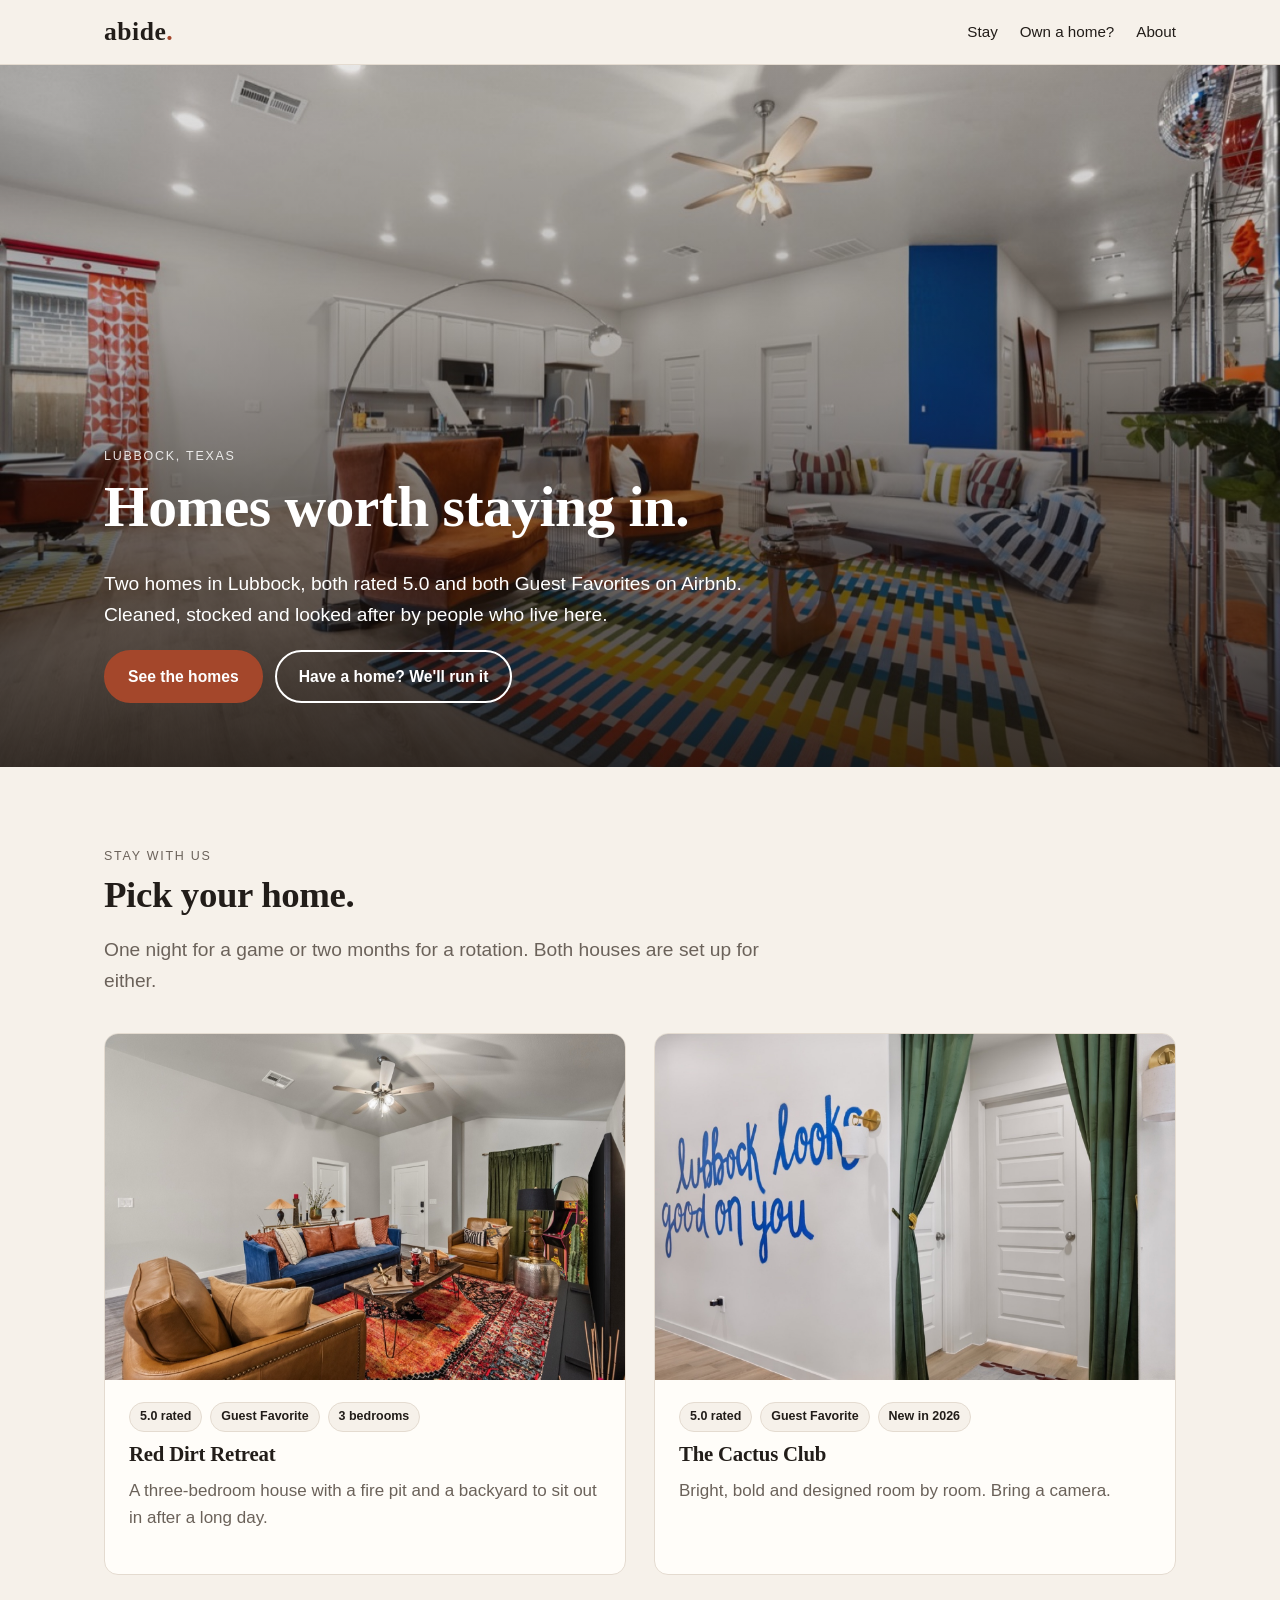
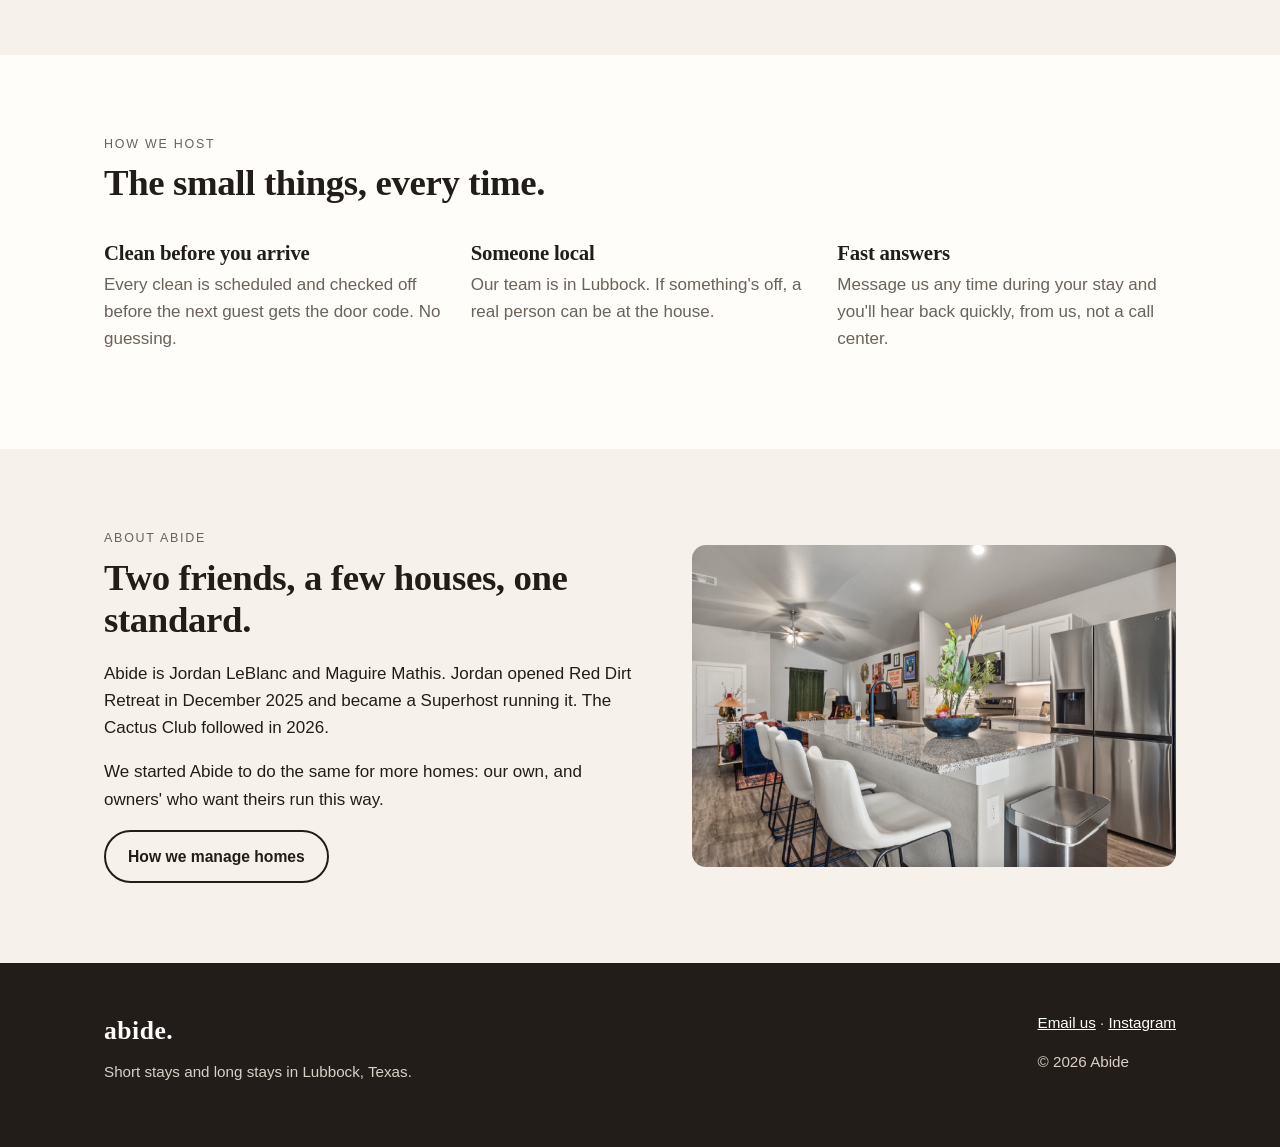
==== index.html @ 574f8767 "Abide website: home, two house pages, owners page Co-Authored-By: Claude Opus 5.5 <noreply@anthropic" ====
<!doctype html>
<html lang="en">
<head>
<meta charset="utf-8">
<meta name="viewport" content="width=device-width, initial-scale=1">
<title>Abide · Homes to stay in Lubbock, Texas</title>
<meta name="description" content="Abide runs two 5.0-rated, Guest Favorite homes in Lubbock, Texas, and manages Airbnbs for owners who want theirs run the same way.">
<link rel="stylesheet" href="style.css">
</head>
<body>

<header class="top">
  <div class="wrap">
    <a class="logo" href="index.html">abide<span>.</span></a>
    <nav class="nav">
      <a href="#stay">Stay</a>
      <a href="owners.html">Own a home?</a>
      <a class="hide-sm" href="#about">About</a>
    </nav>
  </div>
</header>

<section class="hero" style="padding:0">
  <img src="img/cactus-living.jpg" alt="The living room at The Cactus Club, with orange chairs and a striped rug">
  <div class="wrap">
    <div class="eyebrow">Lubbock, Texas</div>
    <h1>Homes worth staying in.</h1>
    <p>Two homes in Lubbock, both rated 5.0 and both Guest Favorites on Airbnb. Cleaned, stocked and looked after by people who live here.</p>
    <div class="btns">
      <a class="btn" href="#stay">See the homes</a>
      <a class="btn ghost" href="owners.html">Have a home? We'll run it</a>
    </div>
  </div>
</section>

<section id="stay">
  <div class="wrap">
    <div class="eyebrow">Stay with us</div>
    <h2>Pick your home.</h2>
    <p class="lead muted">One night for a game or two months for a rotation. Both houses are set up for either.</p>
    <div class="houses">
      <a class="house" href="red-dirt.html">
        <img src="img/red-dirt-living.jpg" alt="Red Dirt Retreat living room with a blue sofa and patterned rug" loading="lazy">
        <div class="body">
          <div class="badges"><span class="badge">5.0 rated</span><span class="badge">Guest Favorite</span><span class="badge">3 bedrooms</span></div>
          <h3>Red Dirt Retreat</h3>
          <p class="muted">A three-bedroom house with a fire pit and a backyard to sit out in after a long day.</p>
        </div>
      </a>
      <a class="house" href="cactus-club.html">
        <img src="img/cactus-mural.jpg" alt="Hand-painted mural at The Cactus Club that reads Lubbock looks good on you" loading="lazy">
        <div class="body">
          <div class="badges"><span class="badge">5.0 rated</span><span class="badge">Guest Favorite</span><span class="badge">New in 2026</span></div>
          <h3>The Cactus Club</h3>
          <p class="muted">Bright, bold and designed room by room. Bring a camera.</p>
        </div>
      </a>
    </div>
  </div>
</section>

<section class="paper">
  <div class="wrap">
    <div class="eyebrow">How we host</div>
    <h2>The small things, every time.</h2>
    <div class="facts">
      <div class="fact">
        <h3>Clean before you arrive</h3>
        <p>Every clean is scheduled and checked off before the next guest gets the door code. No guessing.</p>
      </div>
      <div class="fact">
        <h3>Someone local</h3>
        <p>Our team is in Lubbock. If something's off, a real person can be at the house.</p>
      </div>
      <div class="fact">
        <h3>Fast answers</h3>
        <p>Message us any time during your stay and you'll hear back quickly, from us, not a call center.</p>
      </div>
    </div>
  </div>
</section>

<section id="about">
  <div class="wrap split">
    <div>
      <div class="eyebrow">About Abide</div>
      <h2>Two friends, a few houses, one standard.</h2>
      <p>Abide is Jordan LeBlanc and Maguire Mathis. Jordan opened Red Dirt Retreat in December 2025 and became a Superhost running it. The Cactus Club followed in 2026.</p>
      <p>We started Abide to do the same for more homes: our own, and owners' who want theirs run this way.</p>
      <div class="btns"><a class="btn ghost" href="owners.html">How we manage homes</a></div>
    </div>
    <img src="img/red-dirt-kitchen.jpg" alt="The kitchen at Red Dirt Retreat" loading="lazy">
  </div>
</section>

<footer>
  <div class="wrap">
    <div>
      <a class="logo" href="index.html">abide.</a>
      <p style="margin-top:8px">Short stays and long stays in Lubbock, Texas.</p>
    </div>
    <div>
      <p><a data-link="contact" href="#">Email us</a> · <a data-link="instagram" href="#">Instagram</a></p>
      <p>© <span data-year></span> Abide</p>
    </div>
  </div>
</footer>
<script src="site.js"></script>
</body>
</html>
---- style.css ----
/* Abide: one stylesheet for every page. Warm, plain, photo-led. */
:root {
  --sand: #f6f1ea;
  --paper: #fffdf9;
  --ink: #221d19;
  --muted: #6b625a;
  --line: #e4dbd0;
  --dirt: #a4472b;
  --dirt-dark: #85361f;
  --cactus: #4f6146;
  --serif: "Iowan Old Style", "Palatino Linotype", Palatino, Georgia, serif;
  --sans: -apple-system, BlinkMacSystemFont, "Segoe UI", Roboto, Helvetica, Arial, sans-serif;
  --wrap: 1120px;
}
* { box-sizing: border-box; }
html { -webkit-text-size-adjust: 100%; }
body { margin: 0; background: var(--sand); color: var(--ink); font: 17px/1.6 var(--sans); }
img { display: block; max-width: 100%; height: auto; }
a { color: var(--dirt); }
h1, h2, h3 { font-family: var(--serif); font-weight: 600; line-height: 1.15; margin: 0 0 .5em; letter-spacing: -.01em; }
h1 { font-size: clamp(2.2rem, 5.5vw, 3.6rem); }
h2 { font-size: clamp(1.6rem, 3.5vw, 2.3rem); }
h3 { font-size: 1.3rem; }
p { margin: 0 0 1em; }
.wrap { max-width: var(--wrap); margin: 0 auto; padding: 0 24px; }
.muted { color: var(--muted); }
.eyebrow { font-size: .78rem; letter-spacing: .14em; text-transform: uppercase; color: var(--muted); margin-bottom: .6em; }

/* Header */
.top { position: sticky; top: 0; z-index: 10; background: rgba(246,241,234,.94); backdrop-filter: blur(8px); border-bottom: 1px solid var(--line); }
.top .wrap { display: flex; align-items: center; justify-content: space-between; height: 64px; gap: 16px; }
.logo { font-family: var(--serif); font-size: 1.6rem; font-weight: 600; color: var(--ink); text-decoration: none; letter-spacing: .02em; }
.logo span { color: var(--dirt); }
.nav { display: flex; gap: 22px; align-items: center; }
.nav a { color: var(--ink); text-decoration: none; font-size: .95rem; }
.nav a:hover { color: var(--dirt); }
.nav a[aria-current="page"] { color: var(--dirt); }

/* Buttons */
.btn { display: inline-block; padding: 12px 22px; border-radius: 999px; background: var(--dirt); color: #fff; text-decoration: none; font-weight: 600; font-size: .98rem; border: 2px solid var(--dirt); }
.btn:hover { background: var(--dirt-dark); border-color: var(--dirt-dark); }
.btn.ghost { background: transparent; color: var(--ink); border-color: var(--ink); }
.btn.ghost:hover { background: var(--ink); color: var(--paper); }
.btns { display: flex; flex-wrap: wrap; gap: 12px; }

/* Hero */
.hero { position: relative; min-height: 78vh; display: flex; align-items: flex-end; color: #fff; }
.hero img { position: absolute; inset: 0; width: 100%; height: 100%; object-fit: cover; }
.hero::after { content: ""; position: absolute; inset: 0; background: linear-gradient(to top, rgba(20,14,10,.82), rgba(20,14,10,.35) 55%, rgba(20,14,10,.1)); }
.hero .wrap { position: relative; z-index: 1; padding-bottom: 64px; width: 100%; }
.hero p { font-size: 1.2rem; max-width: 34em; }
.hero .eyebrow { color: rgba(255,255,255,.85); }
.hero .btn.ghost { color: #fff; border-color: #fff; }
.hero .btn.ghost:hover { background: #fff; color: var(--ink); }
.hero.short { min-height: 56vh; }

/* Sections */
section { padding: 80px 0; }
section.paper { background: var(--paper); }
.lead { font-size: 1.2rem; max-width: 36em; }

/* House cards */
.houses { display: grid; grid-template-columns: repeat(2, 1fr); gap: 28px; margin-top: 36px; }
.house { background: var(--paper); border: 1px solid var(--line); border-radius: 14px; overflow: hidden; text-decoration: none; color: var(--ink); display: flex; flex-direction: column; }
.house img { aspect-ratio: 3 / 2; object-fit: cover; width: 100%; }
.house .body { padding: 22px 24px 26px; }
.house .badges { display: flex; flex-wrap: wrap; gap: 8px; margin-bottom: 10px; }
.badge { font-size: .78rem; font-weight: 600; padding: 4px 10px; border-radius: 999px; background: var(--sand); border: 1px solid var(--line); }
.house:hover h3 { color: var(--dirt); }

/* Facts row */
.facts { display: grid; grid-template-columns: repeat(3, 1fr); gap: 28px; margin-top: 36px; }
.fact h3 { margin-bottom: .3em; }
.fact p { color: var(--muted); }

/* Gallery */
.gallery { display: grid; grid-template-columns: 2fr 1fr; gap: 12px; }
.gallery img { width: 100%; height: 100%; object-fit: cover; border-radius: 12px; }
.gallery .stack { display: grid; gap: 12px; }

/* Split */
.split { display: grid; grid-template-columns: 1.1fr 1fr; gap: 56px; align-items: center; }
.split img { border-radius: 14px; }
ul.ticks { list-style: none; padding: 0; margin: 0 0 1.2em; }
ul.ticks li { padding: 10px 0 10px 30px; border-bottom: 1px solid var(--line); position: relative; }
ul.ticks li::before { content: ""; position: absolute; left: 4px; top: 19px; width: 10px; height: 10px; border-radius: 50%; background: var(--cactus); }

/* Owners */
.steps { counter-reset: step; display: grid; grid-template-columns: repeat(3, 1fr); gap: 28px; margin-top: 32px; }
.step { background: var(--paper); border: 1px solid var(--line); border-radius: 14px; padding: 24px; }
.step::before { counter-increment: step; content: counter(step); display: inline-grid; place-items: center; width: 34px; height: 34px; border-radius: 50%; background: var(--dirt); color: #fff; font-weight: 700; margin-bottom: 12px; }
.price { font-family: var(--serif); font-size: 3rem; color: var(--dirt); line-height: 1; margin: 8px 0 12px; }
.people { display: grid; grid-template-columns: repeat(2, 1fr); gap: 28px; margin-top: 32px; }
.person { border-top: 3px solid var(--dirt); padding-top: 16px; }

/* Footer */
footer { background: var(--ink); color: #d9d0c6; padding: 48px 0; font-size: .95rem; }
footer .wrap { display: flex; flex-wrap: wrap; justify-content: space-between; gap: 24px; }
footer a { color: #fff; }
footer .logo { color: #fff; }

@media (max-width: 820px) {
  body { font-size: 16px; }
  section { padding: 56px 0; }
  .houses, .facts, .steps, .people, .split { grid-template-columns: 1fr; }
  .split { gap: 28px; }
  .gallery { grid-template-columns: 1fr; }
  .nav { gap: 14px; }
  .nav .hide-sm { display: none; }
  .hero { min-height: 70vh; }
  .hero .wrap { padding-bottom: 40px; }
}
.btn.soon { opacity: .55; cursor: default; pointer-events: none; }
.card { background: var(--paper); border: 1px solid var(--line); border-radius: 14px; padding: 32px; }
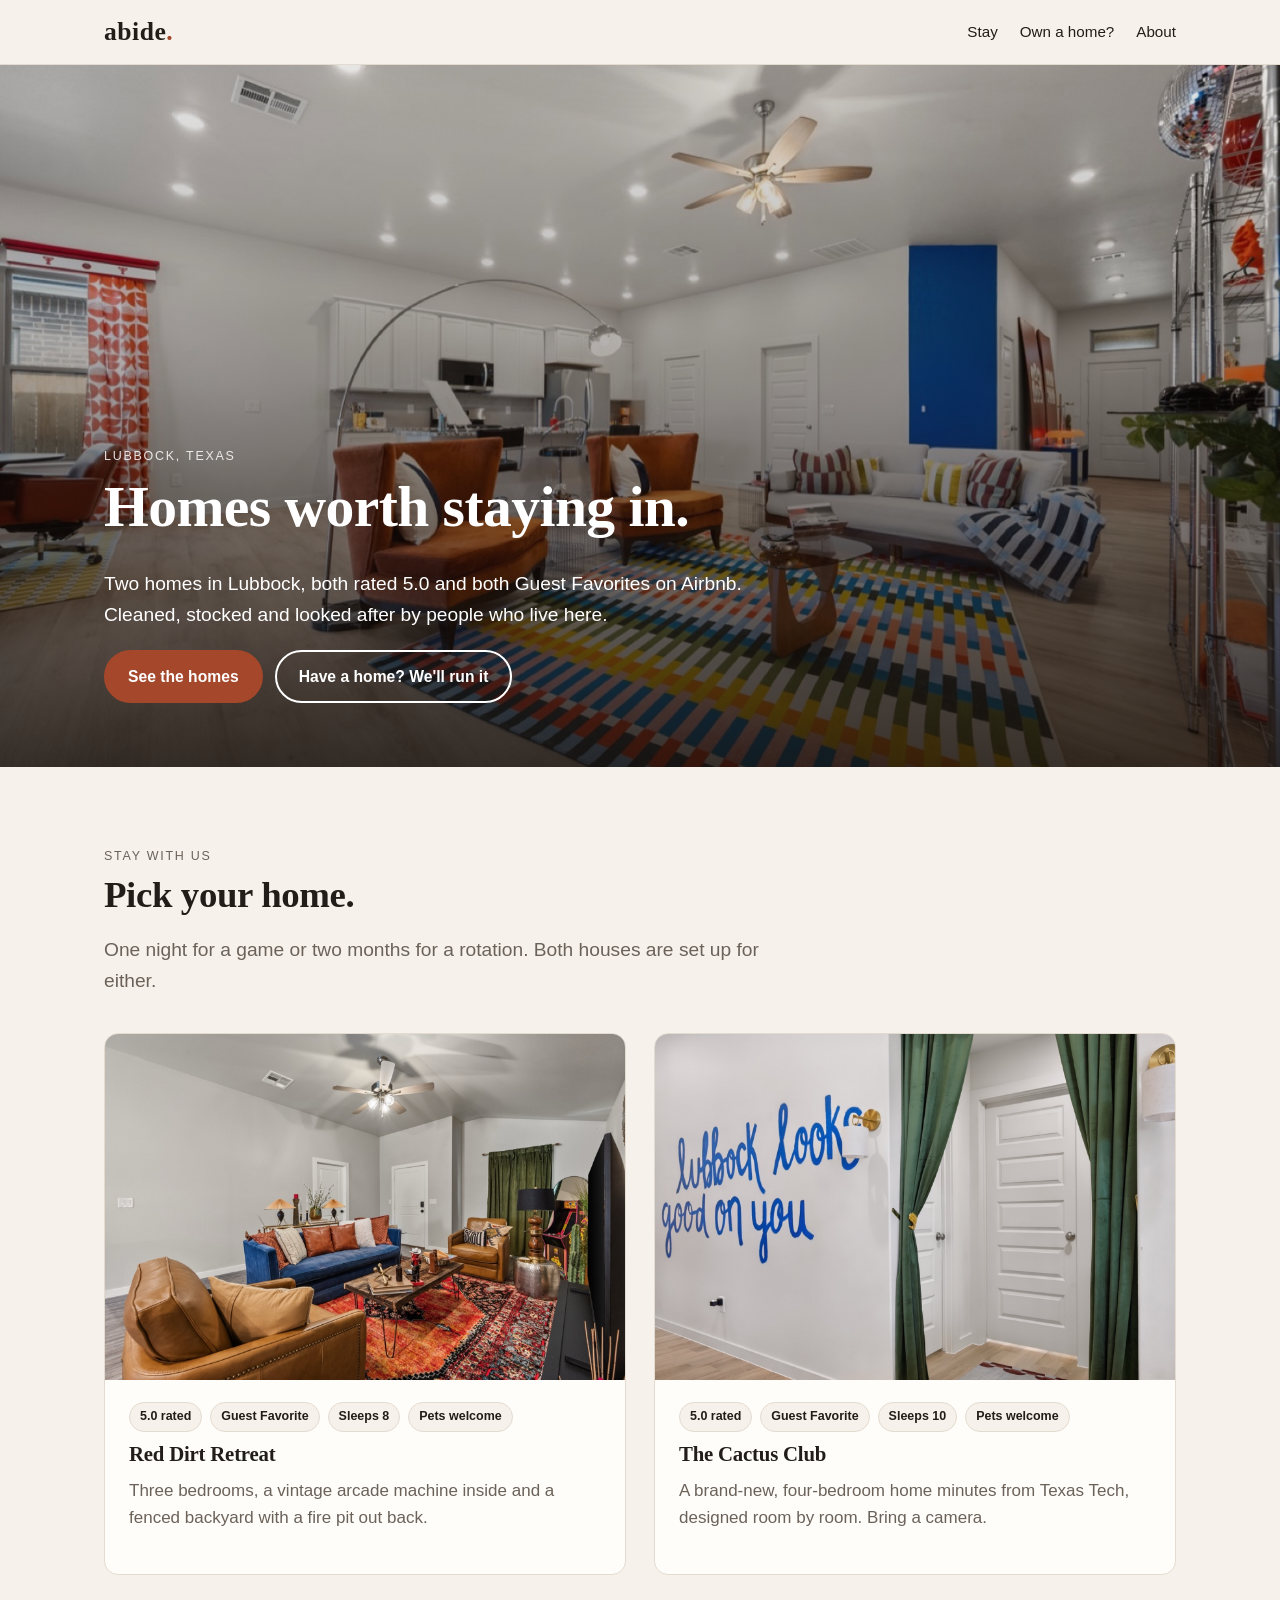
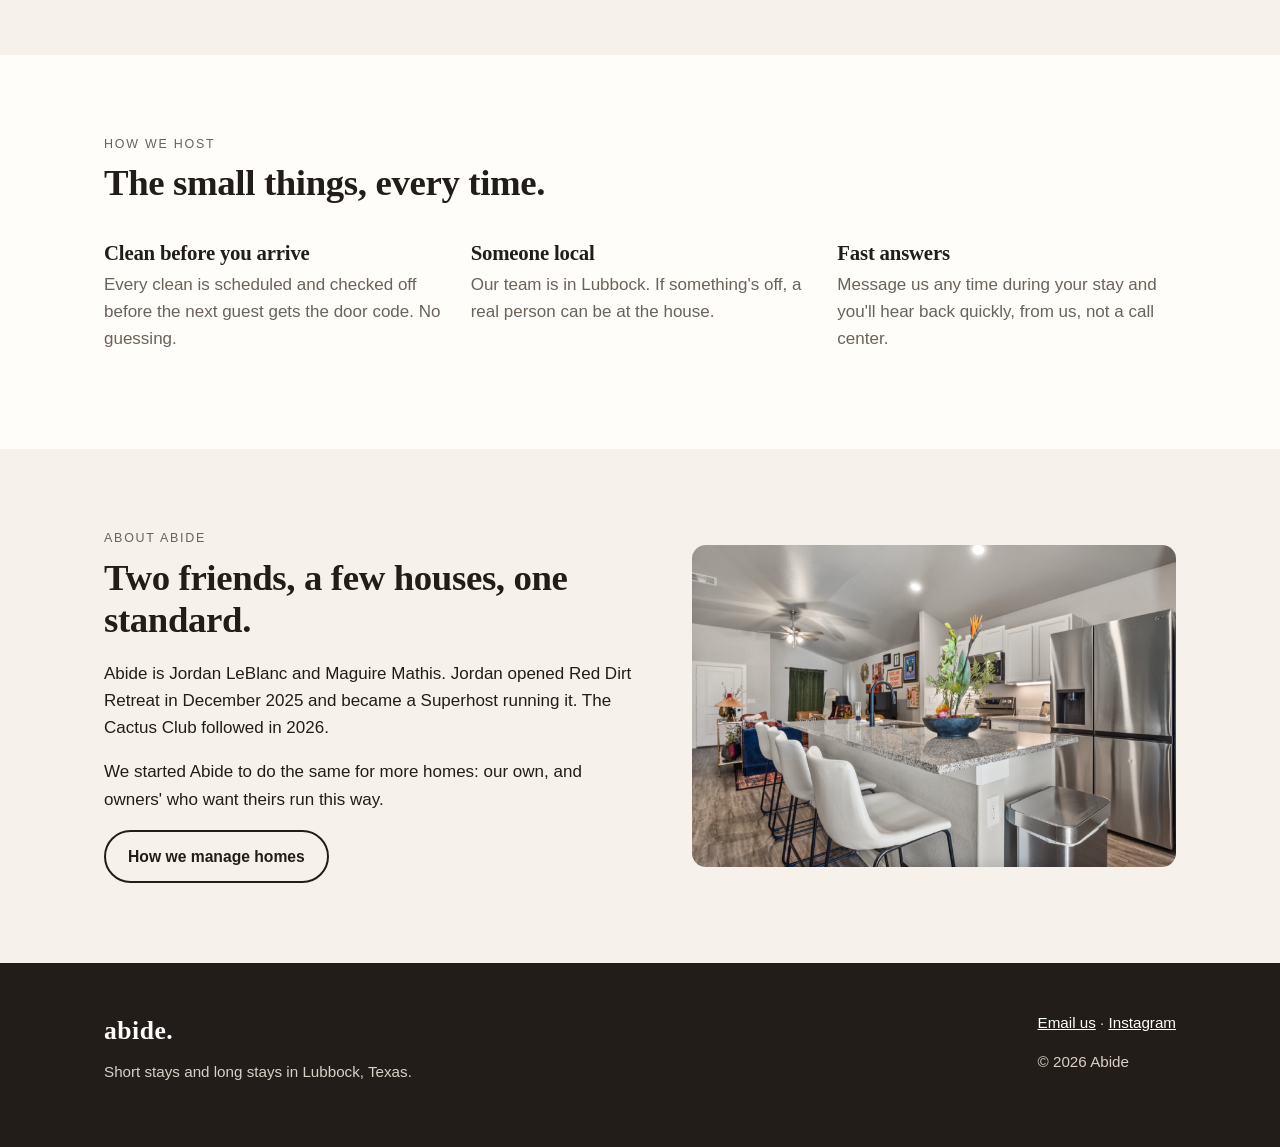
==== commit 2502cb1e: "Add Airbnb links and real listing details Co-Authored-By: Claude Opus 5.5 <noreply@anthropic.com>" ====
--- a/index.html
+++ b/index.html
@@ -42,17 +42,17 @@
       <a class="house" href="red-dirt.html">
         <img src="img/red-dirt-living.jpg" alt="Red Dirt Retreat living room with a blue sofa and patterned rug" loading="lazy">
         <div class="body">
-          <div class="badges"><span class="badge">5.0 rated</span><span class="badge">Guest Favorite</span><span class="badge">3 bedrooms</span></div>
+          <div class="badges"><span class="badge">5.0 rated</span><span class="badge">Guest Favorite</span><span class="badge">Sleeps 8</span><span class="badge">Pets welcome</span></div>
           <h3>Red Dirt Retreat</h3>
-          <p class="muted">A three-bedroom house with a fire pit and a backyard to sit out in after a long day.</p>
+          <p class="muted">Three bedrooms, a vintage arcade machine inside and a fenced backyard with a fire pit out back.</p>
         </div>
       </a>
       <a class="house" href="cactus-club.html">
         <img src="img/cactus-mural.jpg" alt="Hand-painted mural at The Cactus Club that reads Lubbock looks good on you" loading="lazy">
         <div class="body">
-          <div class="badges"><span class="badge">5.0 rated</span><span class="badge">Guest Favorite</span><span class="badge">New in 2026</span></div>
+          <div class="badges"><span class="badge">5.0 rated</span><span class="badge">Guest Favorite</span><span class="badge">Sleeps 10</span><span class="badge">Pets welcome</span></div>
           <h3>The Cactus Club</h3>
-          <p class="muted">Bright, bold and designed room by room. Bring a camera.</p>
+          <p class="muted">A brand-new, four-bedroom home minutes from Texas Tech, designed room by room. Bring a camera.</p>
         </div>
       </a>
     </div>
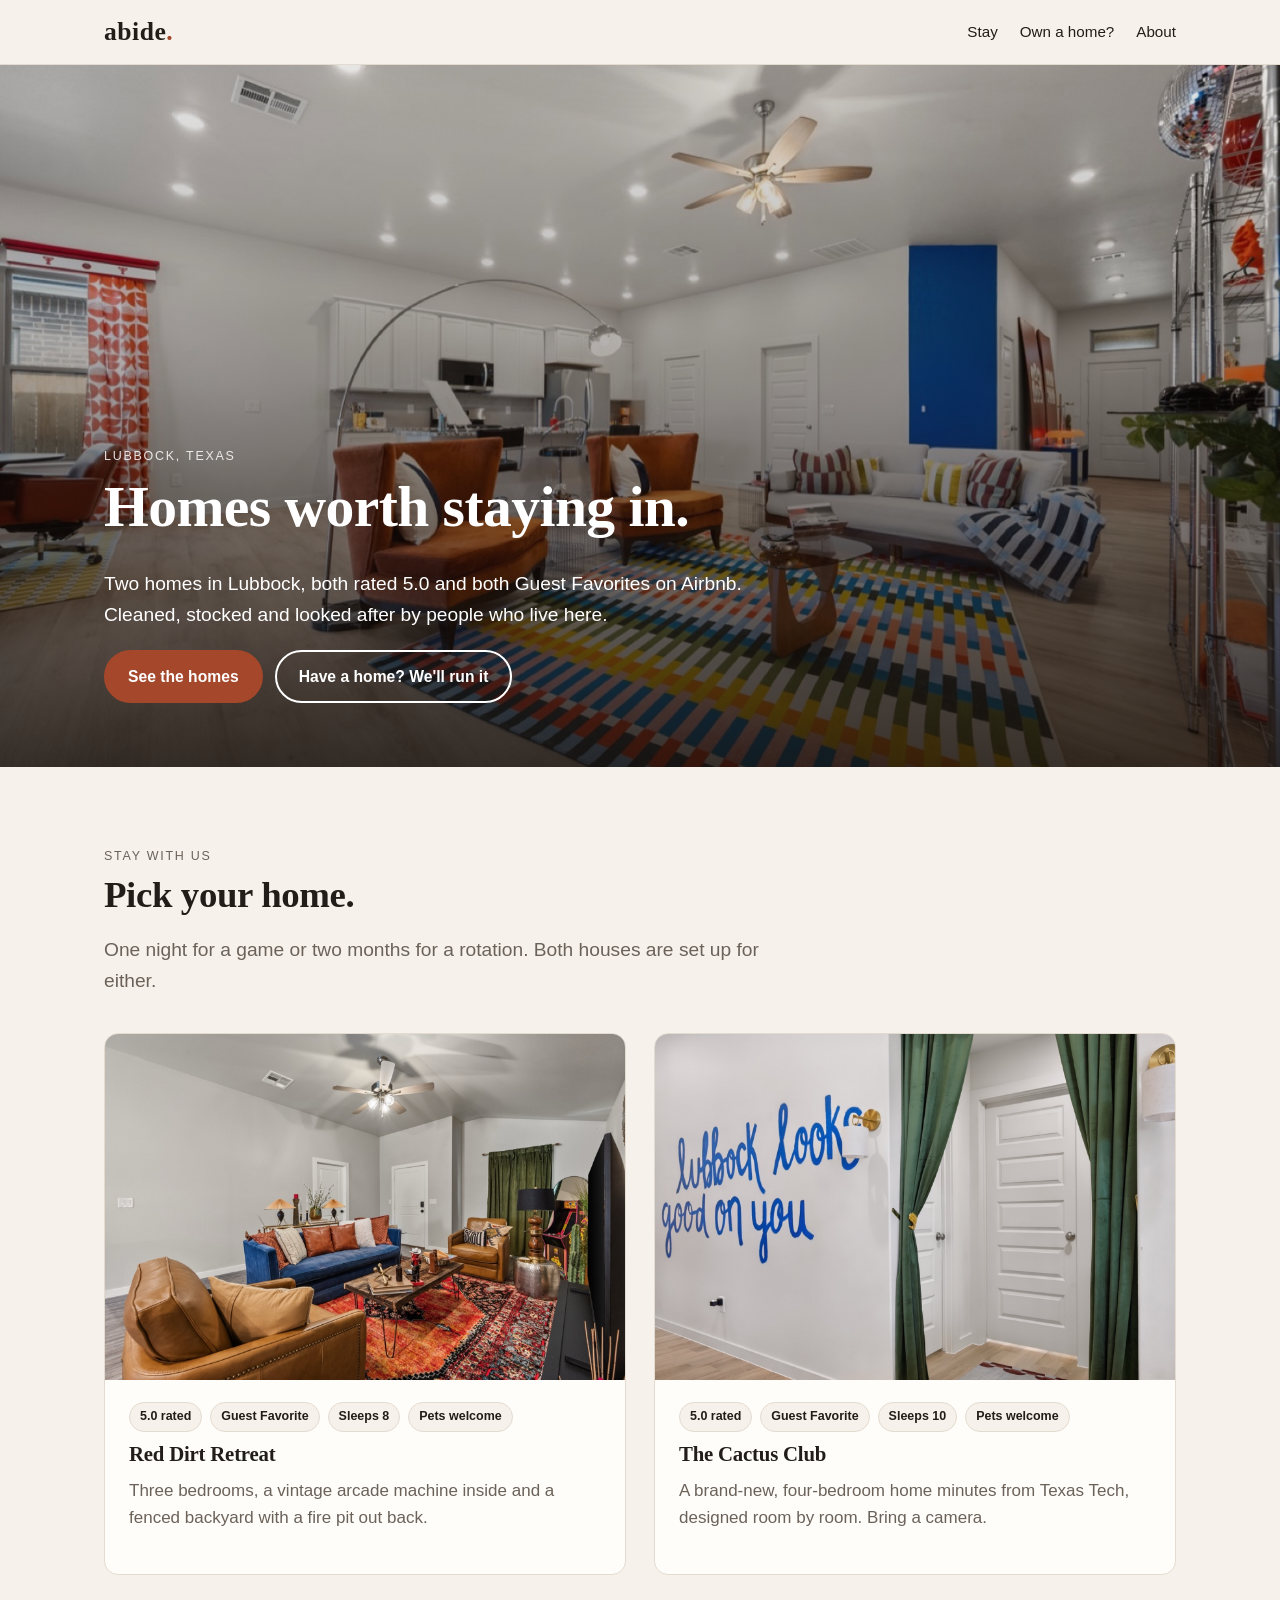
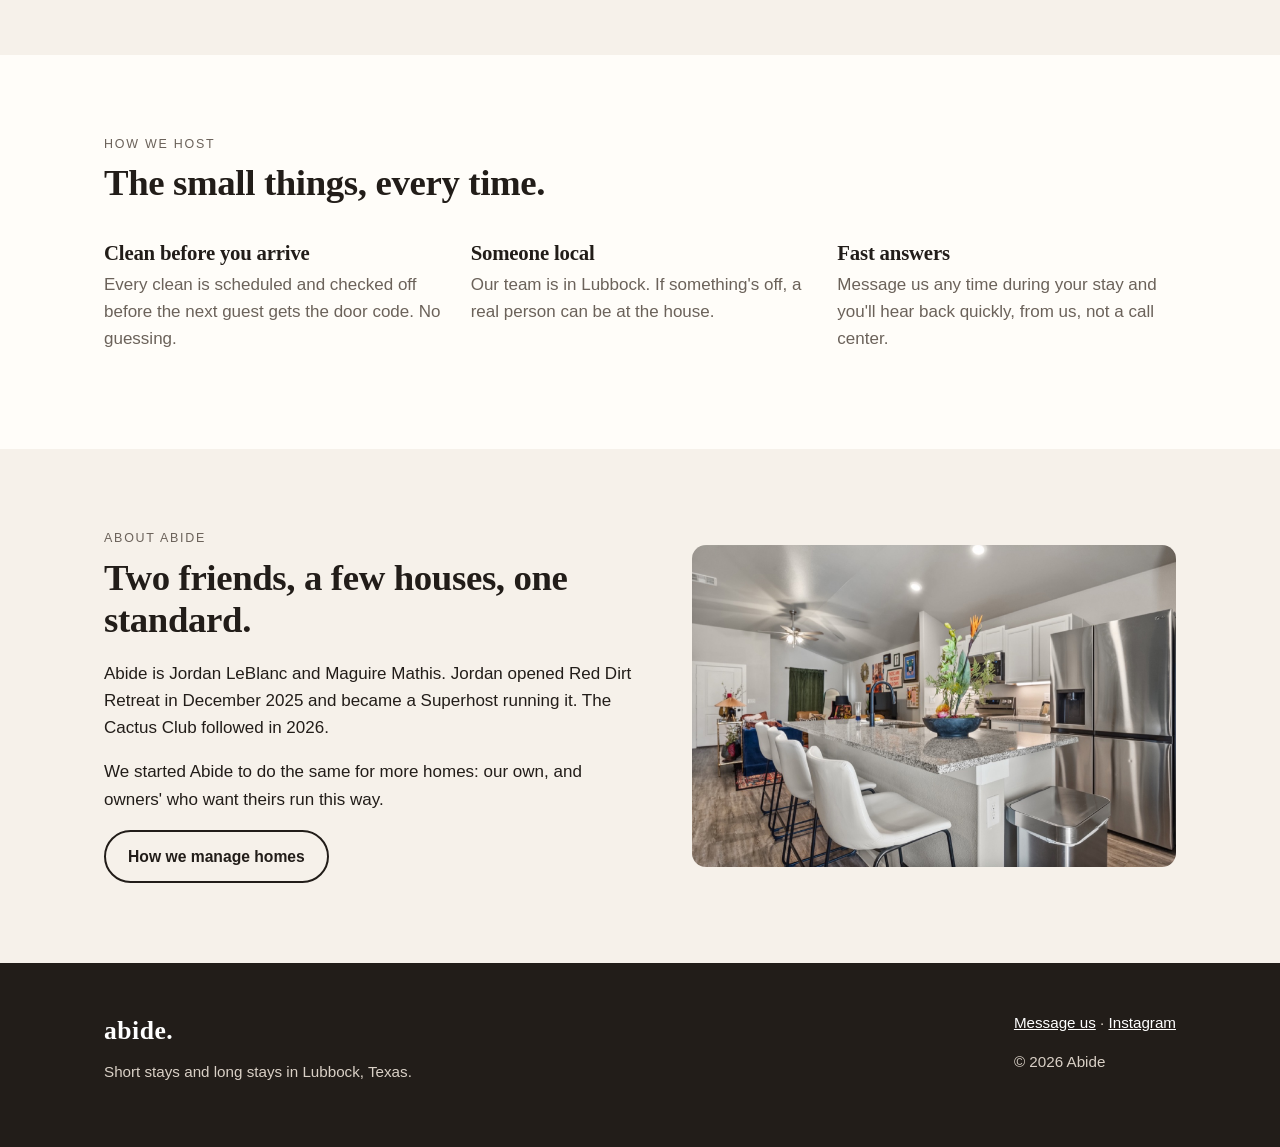
==== commit ca64c8db: "Contact through Instagram DM until the domain email exists Co-Authored-By: Claude Opus 5.5 <noreply@" ====
--- a/index.html
+++ b/index.html
@@ -100,7 +100,7 @@
       <p style="margin-top:8px">Short stays and long stays in Lubbock, Texas.</p>
     </div>
     <div>
-      <p><a data-link="contact" href="#">Email us</a> · <a data-link="instagram" href="#">Instagram</a></p>
+      <p><a data-link="contact" href="#">Message us</a> · <a data-link="instagram" href="#">Instagram</a></p>
       <p>© <span data-year></span> Abide</p>
     </div>
   </div>
